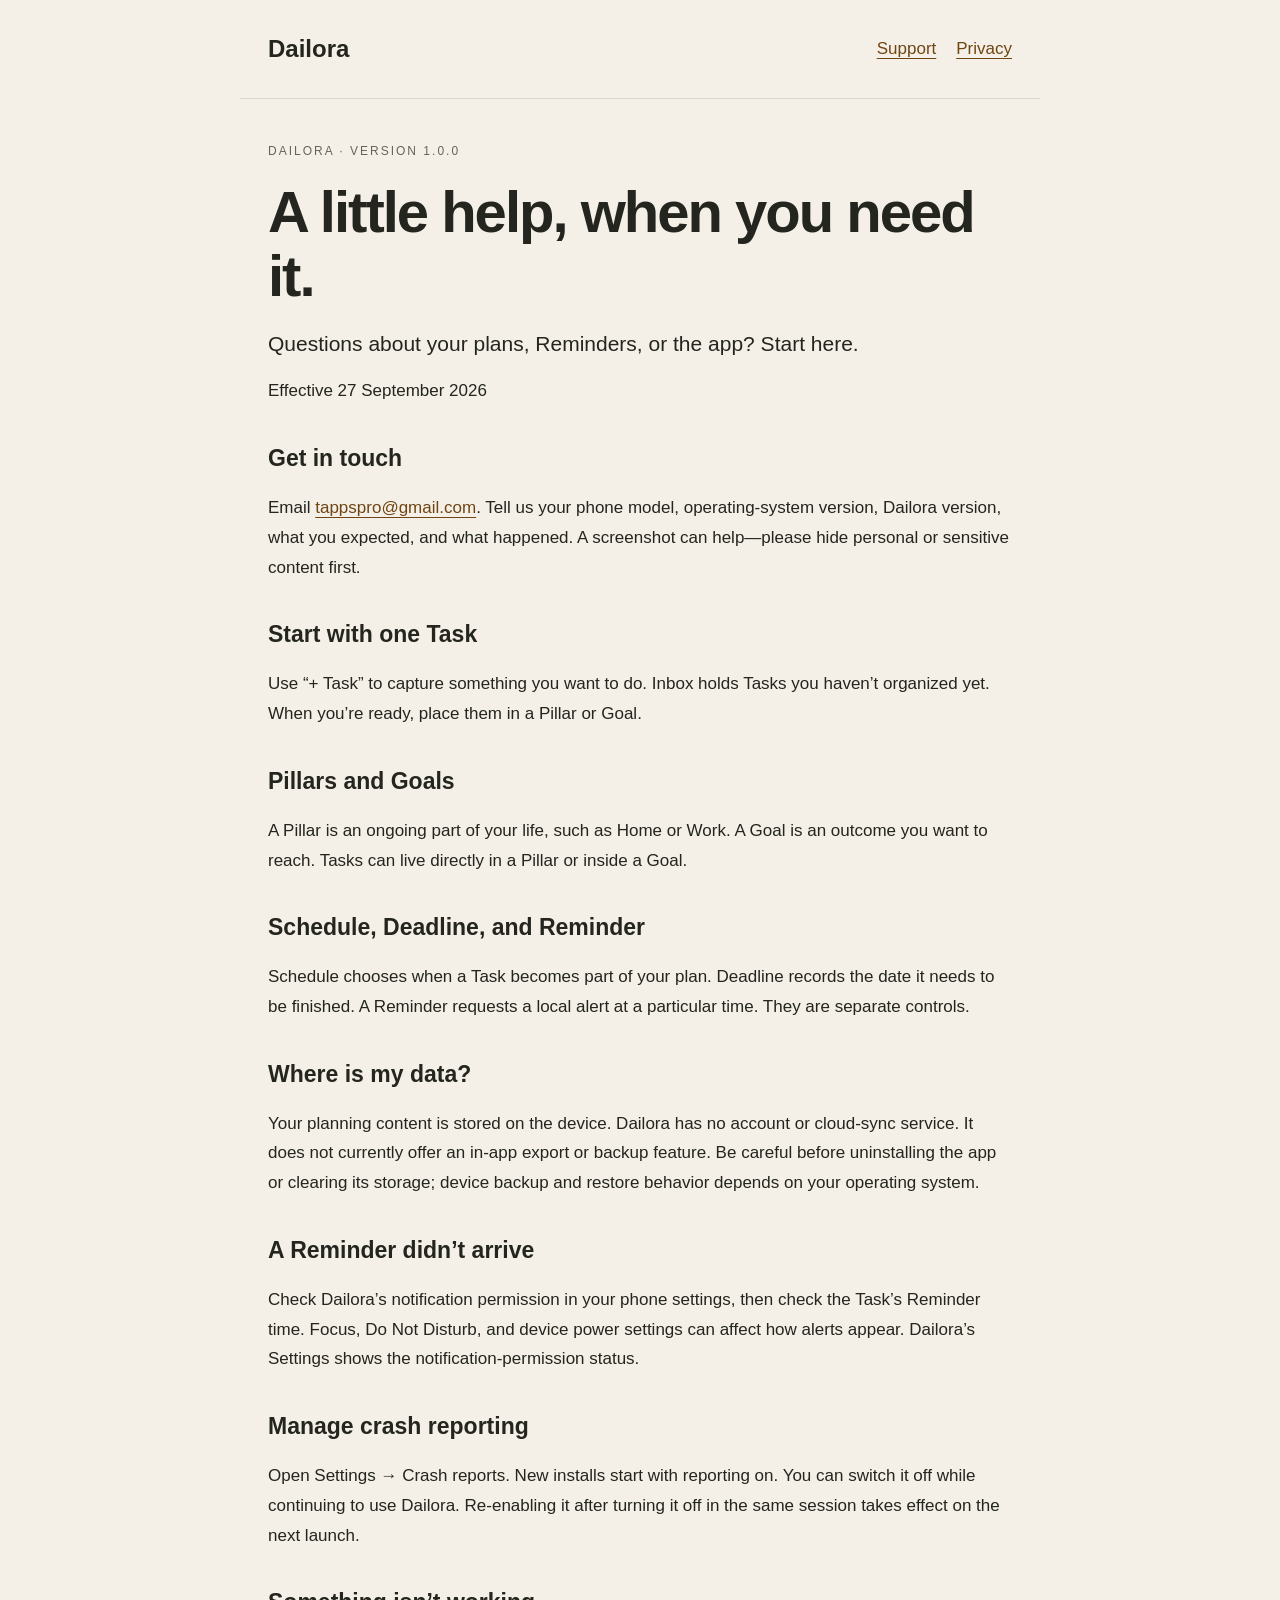
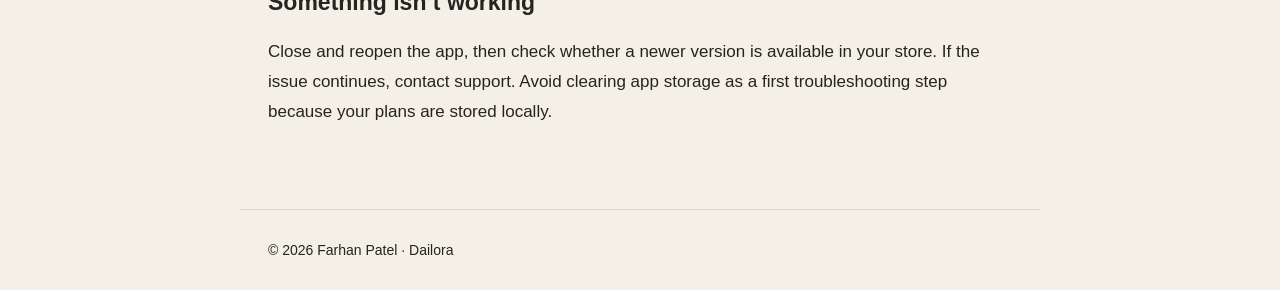
==== support/index.html @ 98620791 "Publish Dailora privacy and support pages" ====
<!doctype html><html lang="en"><head><meta charset="utf-8"><meta name="viewport" content="width=device-width,initial-scale=1"><title>A little help, when you need it. · Dailora</title><link rel="stylesheet" href="../styles.css"></head><body><header><a class="brand" href="../support/index.html">Dailora</a><nav aria-label="Main"><a href="../support/index.html">Support</a><a href="../privacy/index.html">Privacy</a></nav></header><main><p class="eyebrow">Dailora · Version 1.0.0</p><h1>A little help, when you need it.</h1><p class="intro">Questions about your plans, Reminders, or the app? Start here.</p><p class="effective">Effective 27 September 2026</p><section><h2>Get in touch</h2><p>Email <a href="mailto:tappspro@gmail.com">tappspro@gmail.com</a>. Tell us your phone model, operating-system version, Dailora version, what you expected, and what happened. A screenshot can help—please hide personal or sensitive content first.</p></section><section><h2>Start with one Task</h2><p>Use “+ Task” to capture something you want to do. Inbox holds Tasks you haven’t organized yet. When you’re ready, place them in a Pillar or Goal.</p></section><section><h2>Pillars and Goals</h2><p>A Pillar is an ongoing part of your life, such as Home or Work. A Goal is an outcome you want to reach. Tasks can live directly in a Pillar or inside a Goal.</p></section><section><h2>Schedule, Deadline, and Reminder</h2><p>Schedule chooses when a Task becomes part of your plan. Deadline records the date it needs to be finished. A Reminder requests a local alert at a particular time. They are separate controls.</p></section><section><h2>Where is my data?</h2><p>Your planning content is stored on the device. Dailora has no account or cloud-sync service. It does not currently offer an in-app export or backup feature. Be careful before uninstalling the app or clearing its storage; device backup and restore behavior depends on your operating system.</p></section><section><h2>A Reminder didn’t arrive</h2><p>Check Dailora’s notification permission in your phone settings, then check the Task’s Reminder time. Focus, Do Not Disturb, and device power settings can affect how alerts appear. Dailora’s Settings shows the notification-permission status.</p></section><section><h2>Manage crash reporting</h2><p>Open Settings → Crash reports. New installs start with reporting on. You can switch it off while continuing to use Dailora. Re-enabling it after turning it off in the same session takes effect on the next launch.</p></section><section><h2>Something isn’t working</h2><p>Close and reopen the app, then check whether a newer version is available in your store. If the issue continues, contact support. Avoid clearing app storage as a first troubleshooting step because your plans are stored locally.</p></section></main><footer>© 2026 Farhan Patel · Dailora</footer></body></html>
---- styles.css ----
*{box-sizing:border-box}body{margin:0;background:#f4f0e7;color:#24251f;font:17px/1.75 -apple-system,BlinkMacSystemFont,"Segoe UI",sans-serif}header,main,footer{max-width:800px;margin:auto;padding:28px}header{display:flex;justify-content:space-between;align-items:center;border-bottom:1px solid #ded8cc}a{color:#704514;text-underline-offset:4px}a:focus-visible{outline:3px solid #8d591c;outline-offset:5px}.brand{font-weight:700;font-size:24px;text-decoration:none;color:inherit}.eyebrow{font-size:12px;letter-spacing:2px;text-transform:uppercase;color:#66645a}h1{font-size:clamp(38px,8vw,58px);line-height:1.1;letter-spacing:-2px;margin:18px 0}h2{font-size:23px;line-height:1.3;margin-top:38px}p{margin:14px 0}.intro{font-size:21px;max-width:620px}.draft{border-left:3px solid #8d591c;background:#f0e1c6;padding:14px 18px;font-size:14px;margin:28px 0}footer{font-size:14px;border-top:1px solid #ded8cc;margin-top:40px}nav{display:flex;gap:20px} @media(max-width:450px){header,main,footer{padding:22px}header{align-items:flex-start;gap:16px}nav{gap:14px;font-size:14px}}
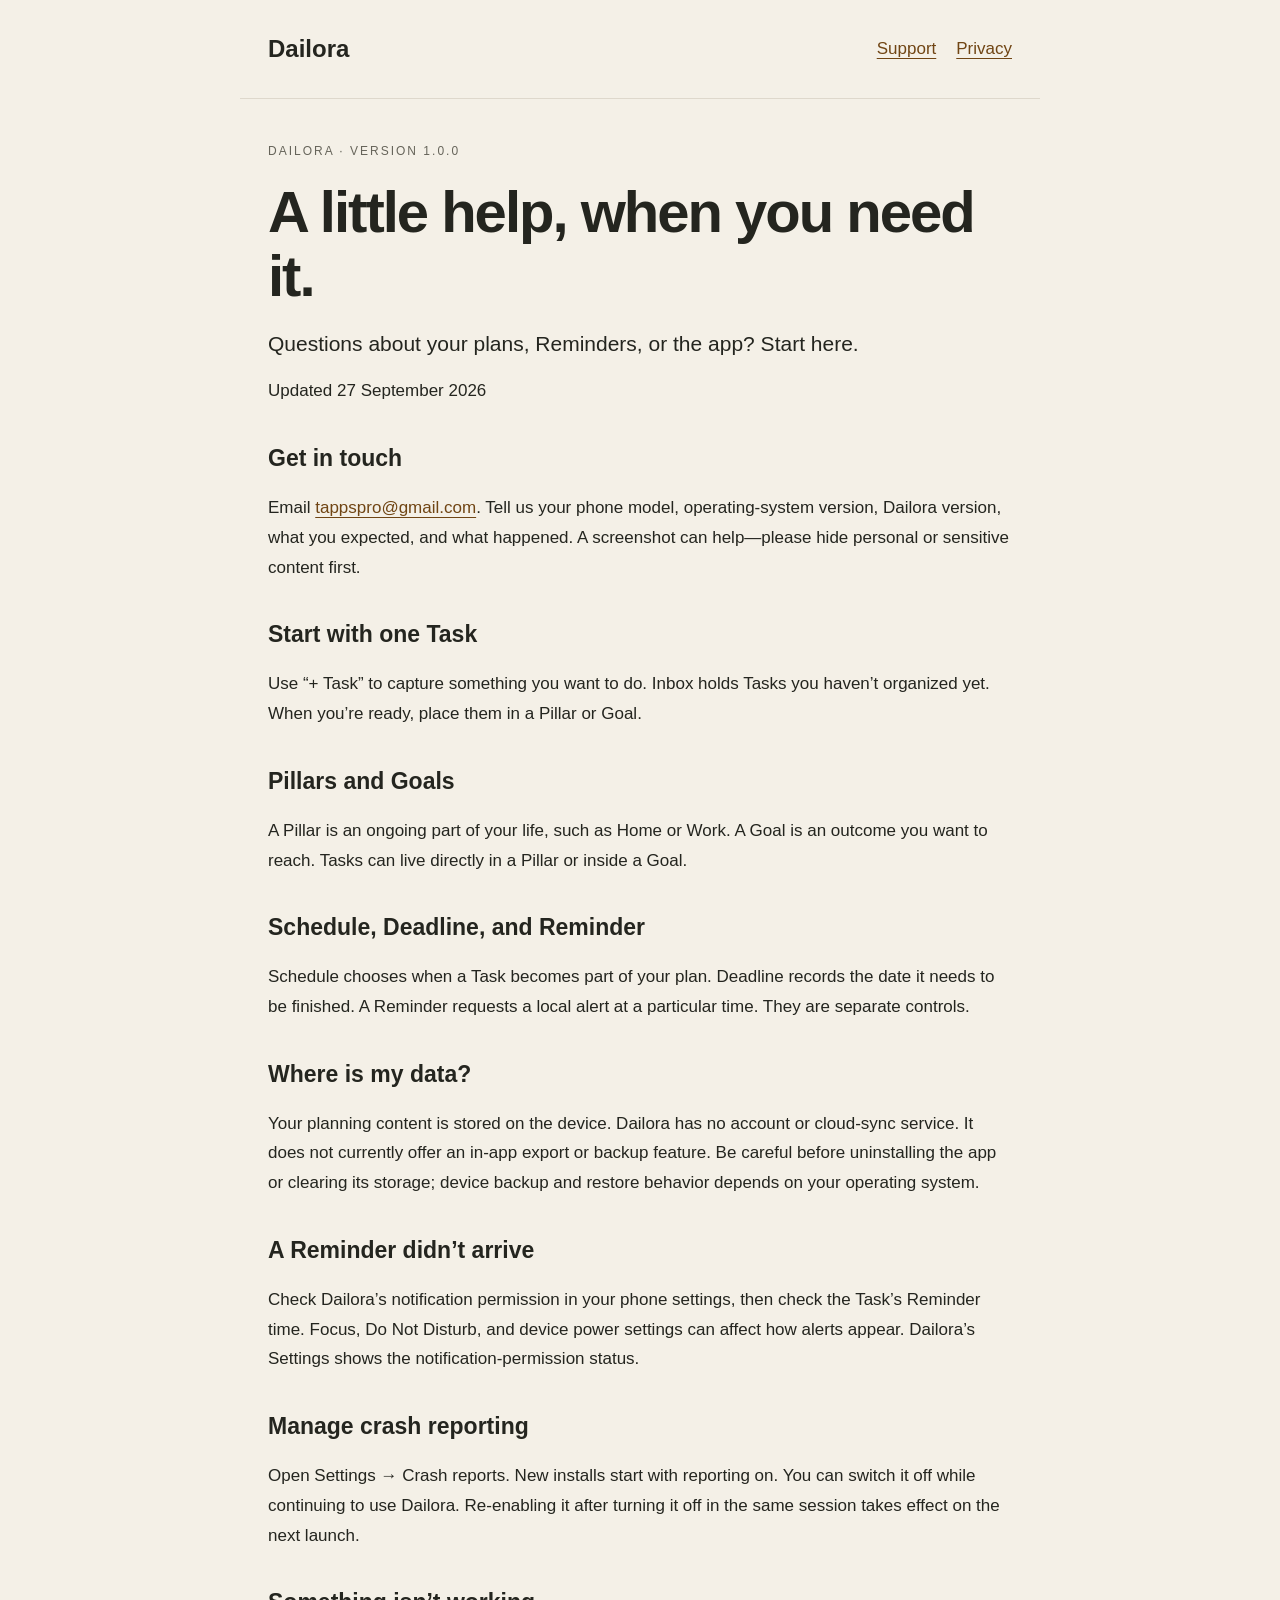
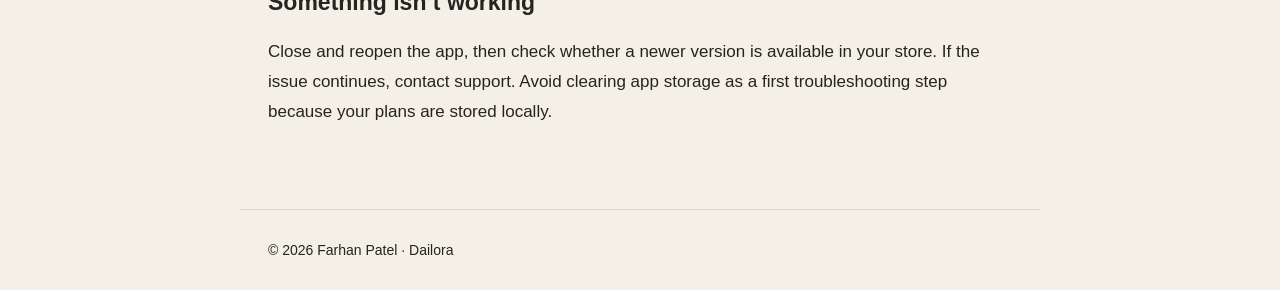
==== commit bf6b8a85: "Polish support date and retention reference" ====
--- a/support/index.html
+++ b/support/index.html
@@ -1 +1 @@
-<!doctype html><html lang="en"><head><meta charset="utf-8"><meta name="viewport" content="width=device-width,initial-scale=1"><title>A little help, when you need it. · Dailora</title><link rel="stylesheet" href="../styles.css"></head><body><header><a class="brand" href="../support/index.html">Dailora</a><nav aria-label="Main"><a href="../support/index.html">Support</a><a href="../privacy/index.html">Privacy</a></nav></header><main><p class="eyebrow">Dailora · Version 1.0.0</p><h1>A little help, when you need it.</h1><p class="intro">Questions about your plans, Reminders, or the app? Start here.</p><p class="effective">Effective 27 September 2026</p><section><h2>Get in touch</h2><p>Email <a href="mailto:tappspro@gmail.com">tappspro@gmail.com</a>. Tell us your phone model, operating-system version, Dailora version, what you expected, and what happened. A screenshot can help—please hide personal or sensitive content first.</p></section><section><h2>Start with one Task</h2><p>Use “+ Task” to capture something you want to do. Inbox holds Tasks you haven’t organized yet. When you’re ready, place them in a Pillar or Goal.</p></section><section><h2>Pillars and Goals</h2><p>A Pillar is an ongoing part of your life, such as Home or Work. A Goal is an outcome you want to reach. Tasks can live directly in a Pillar or inside a Goal.</p></section><section><h2>Schedule, Deadline, and Reminder</h2><p>Schedule chooses when a Task becomes part of your plan. Deadline records the date it needs to be finished. A Reminder requests a local alert at a particular time. They are separate controls.</p></section><section><h2>Where is my data?</h2><p>Your planning content is stored on the device. Dailora has no account or cloud-sync service. It does not currently offer an in-app export or backup feature. Be careful before uninstalling the app or clearing its storage; device backup and restore behavior depends on your operating system.</p></section><section><h2>A Reminder didn’t arrive</h2><p>Check Dailora’s notification permission in your phone settings, then check the Task’s Reminder time. Focus, Do Not Disturb, and device power settings can affect how alerts appear. Dailora’s Settings shows the notification-permission status.</p></section><section><h2>Manage crash reporting</h2><p>Open Settings → Crash reports. New installs start with reporting on. You can switch it off while continuing to use Dailora. Re-enabling it after turning it off in the same session takes effect on the next launch.</p></section><section><h2>Something isn’t working</h2><p>Close and reopen the app, then check whether a newer version is available in your store. If the issue continues, contact support. Avoid clearing app storage as a first troubleshooting step because your plans are stored locally.</p></section></main><footer>© 2026 Farhan Patel · Dailora</footer></body></html>+<!doctype html><html lang="en"><head><meta charset="utf-8"><meta name="viewport" content="width=device-width,initial-scale=1"><title>A little help, when you need it. · Dailora</title><link rel="stylesheet" href="../styles.css"></head><body><header><a class="brand" href="../support/index.html">Dailora</a><nav aria-label="Main"><a href="../support/index.html">Support</a><a href="../privacy/index.html">Privacy</a></nav></header><main><p class="eyebrow">Dailora · Version 1.0.0</p><h1>A little help, when you need it.</h1><p class="intro">Questions about your plans, Reminders, or the app? Start here.</p><p class="effective">Updated 27 September 2026</p><section><h2>Get in touch</h2><p>Email <a href="mailto:tappspro@gmail.com">tappspro@gmail.com</a>. Tell us your phone model, operating-system version, Dailora version, what you expected, and what happened. A screenshot can help—please hide personal or sensitive content first.</p></section><section><h2>Start with one Task</h2><p>Use “+ Task” to capture something you want to do. Inbox holds Tasks you haven’t organized yet. When you’re ready, place them in a Pillar or Goal.</p></section><section><h2>Pillars and Goals</h2><p>A Pillar is an ongoing part of your life, such as Home or Work. A Goal is an outcome you want to reach. Tasks can live directly in a Pillar or inside a Goal.</p></section><section><h2>Schedule, Deadline, and Reminder</h2><p>Schedule chooses when a Task becomes part of your plan. Deadline records the date it needs to be finished. A Reminder requests a local alert at a particular time. They are separate controls.</p></section><section><h2>Where is my data?</h2><p>Your planning content is stored on the device. Dailora has no account or cloud-sync service. It does not currently offer an in-app export or backup feature. Be careful before uninstalling the app or clearing its storage; device backup and restore behavior depends on your operating system.</p></section><section><h2>A Reminder didn’t arrive</h2><p>Check Dailora’s notification permission in your phone settings, then check the Task’s Reminder time. Focus, Do Not Disturb, and device power settings can affect how alerts appear. Dailora’s Settings shows the notification-permission status.</p></section><section><h2>Manage crash reporting</h2><p>Open Settings → Crash reports. New installs start with reporting on. You can switch it off while continuing to use Dailora. Re-enabling it after turning it off in the same session takes effect on the next launch.</p></section><section><h2>Something isn’t working</h2><p>Close and reopen the app, then check whether a newer version is available in your store. If the issue continues, contact support. Avoid clearing app storage as a first troubleshooting step because your plans are stored locally.</p></section></main><footer>© 2026 Farhan Patel · Dailora</footer></body></html>
